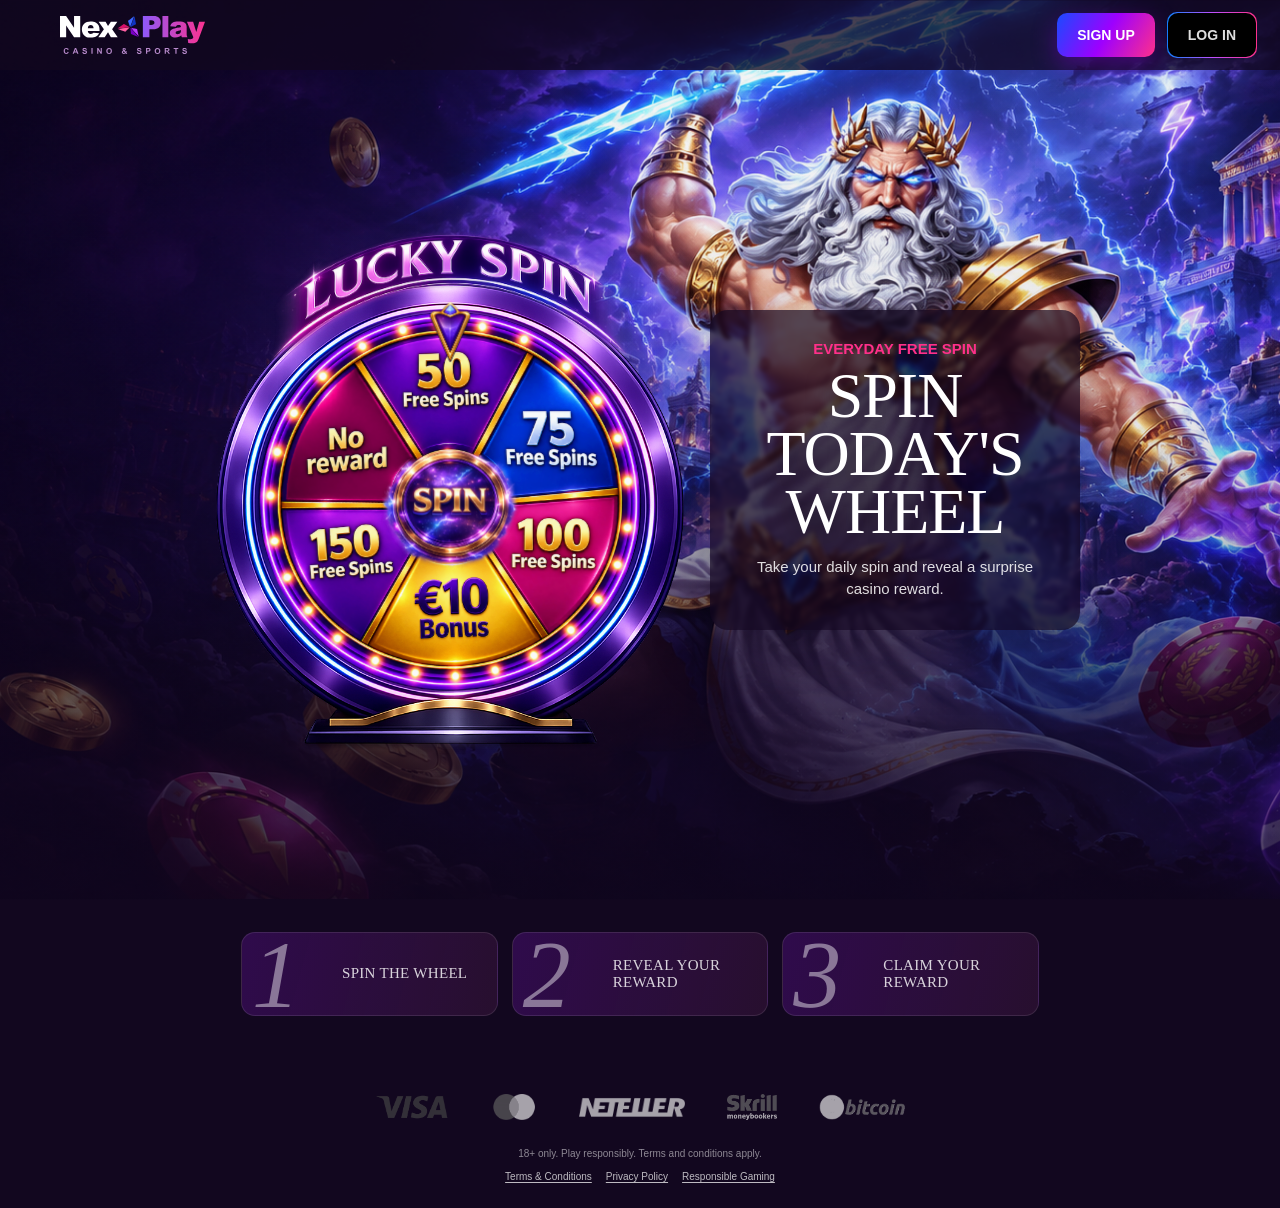
==== casino/casino.html @ bb660661 "Add files via upload" ====
<!doctype html>
<html lang="en">

<head>
    <meta charset="UTF-8" />
    <meta name="viewport" content="width=device-width, initial-scale=1, viewport-fit=cover" />
    <meta id="metaDescription" name="description" content="" />

    <title>NexPlay Casino</title>
    <link rel="icon" type="image/svg+xml" href="img/icon.svg" />

    <link rel="stylesheet" href="../assets/styles.css" />
    <link rel="stylesheet" href="assets/casino.css" />

    <script src="assets/casino.js" defer></script>
</head>

<body>
    <div class="loading-screen" id="loadingScreen" role="status" aria-live="polite" aria-label="Loading experience">
        <div class="loading-icon-wrapper">
            <img class="loading-icon" src="img/icon.svg" alt="" width="90" height="90" />
        </div>
    </div>

    <main class="casino-page" id="landingPage" aria-hidden="true">
        <header class="site-header">
            <a class="site-logo" id="siteLogoLink" href="../index.html" aria-label="NexPlay home">
                <img id="siteLogo" src="img/logo.svg" alt="NexPlay" width="145" height="40" />
            </a>

            <nav class="header-actions" aria-label="Account actions">
                <a class="signup-link" id="signupLink" href="#signup">Sign Up</a>
                <a class="login-link" id="loginLink" href="#login">Log In</a>
            </nav>
        </header>

        <section class="casino-hero" aria-labelledby="casinoHeadline">
            <div class="casino-hero-image" aria-hidden="true"></div>
            <div class="casino-hero-overlay" aria-hidden="true"></div>

            <div class="casino-content">
                <div class="offer-panel">
                    <div class="wheel-stage">
                        <img class="wheel-title" id="wheelTitle" src="img/wheel-title.webp" alt="" aria-hidden="true" />

                        <div class="wheel" id="wheel">
                            <img class="wheel-frame" id="wheelFrame" src="img/wheel-frame.webp" alt=""
                                aria-hidden="true" />

                            <div class="wheel-disc-holder" id="wheelDisc">
                                <img src="img/wheel-disc.webp" alt="Daily reward wheel" />
                            </div>

                            <img class="wheel-pointer" id="wheelPointer" src="img/wheel-pointer.webp" alt=""
                                aria-hidden="true" />

                            <button class="wheel-spin-button" id="spinButton" type="button"
                                aria-label="Spin today's reward wheel">
                                <img id="wheelSpinButtonImage" src="img/wheel-spin-button.webp" alt=""
                                    aria-hidden="true" />
                            </button>
                        </div>

                        <div class="spin-complete-popup" id="spinCompletePopup" aria-live="polite" aria-hidden="true">
                            <p class="spin-complete-label" id="spinCompleteLabel"></p>
                            <h2 id="spinCompleteTitle"></h2>
                        </div>
                    </div>

                    <div class="casino-copy">
                        <p class="pre-header" id="preHeader"></p>

                        <h1 id="casinoHeadline"></h1>

                        <p class="casino-intro" id="casinoIntro"></p>
                    </div>
                </div>
            </div>
        </section>

        <section class="how-it-works" id="howItWorks" aria-label="How it works"></section>
    </main>

    <div class="reward-popup" id="rewardPopup" role="dialog" aria-modal="true" aria-hidden="true"
        aria-labelledby="rewardTitle" aria-describedby="rewardDescription rewardTerms">
        <div class="reward-popup-backdrop" id="rewardPopupBackdrop" aria-hidden="true"></div>

        <section class="reward-card" id="rewardCard" tabindex="-1">
            <button class="reward-close-button" id="rewardCloseButton" type="button" aria-label="Close reward">
                ×
            </button>

            <p class="reward-label" id="rewardLabel"></p>

            <h2 id="rewardTitle"></h2>

            <p class="reward-description" id="rewardDescription"></p>

            <a class="claim-button" id="claimButton" href="#login"></a>

            <p class="reward-terms" id="rewardTerms"></p>
        </section>
    </div>

    <footer class="legal-footer">
        <div class="payment-section" aria-label="Supported payment methods">
            <div class="payment-logos" id="paymentLogos"></div>
        </div>

        <p id="legalText"></p>

        <nav class="legal-links" id="legalLinks" aria-label="Legal links"></nav>
    </footer>
</body>

</html>
---- assets/styles.css ----
* {
    box-sizing: border-box;
}

html {
    background: #12071f;
}

body {
    min-height: 100vh;
    margin: 0;
    color: #ffffff;
    background: #12071f;
    font-family: 'Anton', sans-serif;
}

html,
body {
    width: 100%;
    overflow-x: hidden
}

body,
button,
a {
    font: inherit;
}

button,
a {
    -webkit-tap-highlight-color: transparent;
}

button {
    color: inherit;
}

a {
    color: inherit;
    text-decoration: none;
}

img {
    display: block;
    max-width: 100%;
}

.loading-screen {
    position: fixed;
    inset: 0;
    z-index: 1000;
    display: flex;
    flex-direction: column;
    align-items: center;
    justify-content: center;
    gap: 28px;
    transition: opacity 80ms ease, visibility 80ms ease;
    background: radial-gradient(circle at 50% 45%, rgba(157, 0, 255, 0.28), transparent 38%), #12071f;
}

.loading-screen.is-hidden {
    visibility: hidden;
    pointer-events: none;
    opacity: 0;
}

.loading-icon-wrapper {
    width: 90px;
    height: 90px;
    display: flex;
    align-items: center;
    justify-content: center;
}

.loading-icon {
    display: block;
    width: 90px;
    height: 90px;
    transform-origin: 60% 54%;
    animation: loading-icon-spin 900ms linear infinite;
}

@keyframes loading-icon-spin {
    from {
        transform: rotate(0deg);
    }

    to {
        transform: rotate(360deg);
    }
}

.site-header {
    position: absolute;
    top: 0;
    left: 0;
    background: #12071fc2;
    z-index: 600;
    display: flex;
    width: 100%;
    min-height: 50px;
    align-items: center;
    justify-content: space-between;
    padding: 8px 15px 8px 15px;
}

.site-logo {
    display: flex;
    width: 145px;
    align-items: center;
}

.site-logo img {
    width: 100%;
    height: auto;
}

.header-actions {
    display: flex;
    align-items: center;
    gap: 8px;
    text-transform: uppercase;
    margin: 8px 0px;
}

.login-link,
.signup-link {
    display: inline-flex;
    min-height: 36px;
    font-family: 'Anton', sans-serif;
    align-items: center;
    justify-content: center;
    border-radius: 10px;
    font-size: 12px;
    font-weight: 700;
    transition: transform 180ms ease, background 180ms ease;
}

.login-link:hover {
    background: linear-gradient(120deg, #194bff, #9d00ff, #ff308a);
}

.login-link::after {
    content: '';
    position: absolute;
    top: -1px;
    bottom: -1px;
    left: -1px;
    right: -1px;
    background: linear-gradient(to right, #0e82ff, #bc50ff, #ff308a);
    z-index: -1;
    border-radius: 10px;
}

.login-link {
    padding: 8px 12px 6px 12px;
    border-radius: 10px;
    font-weight: 700;
    color: #dedede;
    position: relative;
    background: #000000;
}

.signup-link {
    padding: 12px 15px;
    background: linear-gradient(120deg, #194bff, #9d00ff, #ff308a);
    box-shadow: 0 8px 24px rgba(157, 0, 255, 0.34);
}

.signup-link:hover {
    background: linear-gradient(120deg, #194bffb9, #9d00ffaf, #ff308aa1);
}

.payment-section {
    position: relative;
    z-index: 3;
    padding: 22px 16px 26px;
    text-align: center;
    background: #12071f;
}

.payment-logos {
    display: flex;
    flex-wrap: wrap;
    align-items: center;
    justify-content: center;
    gap: 18px 42px;
    margin: 0 auto;
}

.payment-logo {
    width: auto;
    height: 26px;
    object-fit: contain;
    opacity: 0.68;
    filter: grayscale(1) brightness(1.65) contrast(0.85);
}

.legal-footer {
    position: relative;
    z-index: 3;
    padding: 18px 16px 24px;
    text-align: center;
    color: rgba(255, 255, 255, 0.52);
    background: #12071f;
    font-family: Arial, Helvetica, sans-serif;
    font-size: 10px;
    line-height: 1.5;
}

.legal-footer p {
    max-width: 520px;
    margin: 0 auto 8px;
}

.legal-links {
    display: flex;
    flex-wrap: wrap;
    justify-content: center;
    gap: 8px 14px;
}

.legal-links a {
    color: rgba(255, 255, 255, 0.72);
    text-decoration: underline;
    text-underline-offset: 2px;
}

@media (max-width: 389px) {

    .login-link,
    .signup-link {
        font-size: 0.5em;
        padding: 4px 8px;
    }
}

/* INDEX PAGE */

.index-body {
    min-height: 100vh;
    background: #12071f;
}

.index-page {
    min-height: 100vh;
}

.experience-section {
    padding: 110px 16px 60px;
}

.experience-heading {
    width: 100%;
    max-width: 700px;
    margin: 0 auto 34px;
    text-align: center;
}

.experience-heading p {
    margin: 0 0 10px;
    color: #ff4fa3;
    font-family: Arial, Helvetica, sans-serif;
    font-size: 12px;
    font-weight: 800;
    text-transform: uppercase;
}

.experience-heading h1 {
    margin: 0;
    color: #ffffff;
    font-family: fantasy;
    font-size: 44px;
    font-weight: 500;
    line-height: 0.95;
    text-transform: uppercase;
}

.experience-heading span {
    display: block;
    margin-top: 14px;
    color: rgba(255, 255, 255, 0.68);
    font-family: Arial, Helvetica, sans-serif;
    font-size: 14px;
    line-height: 1.5;
}

.experience-grid {
    display: grid;
    width: 100%;
    max-width: 1100px;
    margin: 0 auto;
    gap: 20px;
}

.experience-card {
    overflow: hidden;
    border: 1px solid rgba(255, 255, 255, 0.12);
    border-radius: 18px;
    background: #160822;
    box-shadow:
        0 22px 55px rgba(0, 0, 0, 0.36);
    transition:
        transform 180ms ease,
        border-color 180ms ease,
        box-shadow 180ms ease;
}

.experience-card:hover {
    transform: translateY(-5px);
    border-color: rgba(255, 79, 163, 0.45);
    box-shadow:
        0 28px 65px rgba(0, 0, 0, 0.46),
        0 0 28px rgba(157, 0, 255, 0.14);
}

.experience-image-link {
    display: block;
    overflow: hidden;
}

.experience-image {
    display: block;
    width: 100%;
    height: 210px;
    object-fit: cover;
    transition:
        transform 300ms ease;
}

.experience-card:hover .experience-image {
    transform: scale(1.03);
}

.experience-card-content {
    padding: 22px 20px 24px;
}

.experience-label {
    margin: 0 0 7px;
    color: #ff4fa3;
    font-family: Arial, Helvetica, sans-serif;
    font-size: 11px;
    font-weight: 800;
    letter-spacing: 1px;
    text-transform: uppercase;
}

.experience-card h2 {
    margin: 0;
    color: #ffffff;
    font-family: "Anton", Arial, Helvetica, sans-serif;
    font-size: 25px;
    font-weight: 400;
    line-height: 1.1;
    text-transform: uppercase;
}

.experience-description {
    min-height: 44px;
    margin: 12px 0 22px;
    color: rgba(255, 255, 255, 0.67);
    font-family: Arial, Helvetica, sans-serif;
    font-size: 13px;
    line-height: 1.55;
}

.experience-button {
    display: flex;
    width: 100%;
    min-height: 50px;
    align-items: center;
    justify-content: center;
    padding: 12px 20px 14px;
    border-radius: 11px;
    color: #ffffff;
    background: linear-gradient(180deg, rgba(255, 255, 255, 0.2), transparent 34%), linear-gradient(140deg, #194bff, #9d00ff 48%, #ff308a);
    box-shadow: inset 0 1px 0 rgba(255, 255, 255, 0.35), inset 0 -4px 0 rgba(18, 7, 31, 0.32), 0 5px 0 #6f075800, 0 0 20px rgba(255, 48, 138, 0.692);
    font-family: "Anton", Arial, Helvetica, sans-serif;
    font-size: 14px;
    letter-spacing: 0.5px;
    text-align: center;
    text-transform: uppercase;
    transition: transform 140ms ease, filter 140ms ease;
}

.experience-button:hover {
    filter: brightness(1.1);
}

.experience-button:active {
    transform: scale(0.98);
}

@media (max-width: 389px) {
    .site-logo {
        width: 125px;
    }

    .login-link,
    .signup-link {
        min-height: 32px;
        padding: 6px 9px;
        font-size: 9px;
    }

    .experience-heading h1 {
        font-size: 39px;
    }

    .experience-heading span {
        width: 90%;
    }
}

@media (min-width: 600px) {
    .site-header {
        padding: 5px 24px 5px 60px;
    }

    .site-logo {
        width: 145px;
    }

    .header-actions {
        gap: 13px;
    }

    .login-link,
    .signup-link {
        min-height: 44px;
        padding: 10px 20px;
        font-size: 14px;
    }
}

@media (min-width: 700px) {
    .experience-section {
        padding: 115px 30px 80px;
    }

    .experience-heading {
        margin-bottom: 42px;
    }

    .experience-heading h1 {
        font-size: 64px;
    }

    .experience-grid {
        grid-template-columns: 1fr 1fr;
    }

    .experience-image {
        height: 260px;
    }

    .experience-card-content {
        padding: 25px 24px 28px;
    }

    .experience-card h2 {
        font-size: 29px;
    }
}
---- casino/assets/casino.css ----
.casino-page {
  min-height: 100vh;
  opacity: 0;
  transition: opacity 250ms ease;
}

.casino-page.is-ready {
  opacity: 1;
}

.casino-hero {
  position: relative;
  min-height: 100vh;
  overflow: hidden;
  background: #12071f;
}

.casino-hero-image {
  position: absolute;
  inset: 0;
  z-index: 0;
  background-image: url("../img/mobile-bg.webp");
  background-position: center top;
  background-repeat: no-repeat;
  background-size: cover;
}

.casino-hero-overlay {
  position: absolute;
  inset: 0;
  z-index: 1;
  background: linear-gradient(180deg,
      rgba(18, 7, 31, 0.03),
      rgba(18, 7, 31, 0.08) 45%,
      rgba(18, 7, 31, 0.62) 100%);
}

.casino-content {
  position: relative;
  z-index: 2;
  width: 100%;
  padding: 78px 0 38px;
}

.offer-panel {
  width: 100%;
  margin: 0 auto;
  text-align: center;
  display: flex;
  /* gap: 20px; */
  align-items: center;
  flex-direction: column-reverse;
}

.wheel-stage {
  position: relative;
  width: 390px;
  height: 455px;
  margin: -50px auto 0 auto;
}

.wheel-title {
  position: absolute;
  top: 28px;
  left: 50%;
  z-index: 8;
  width: 300px;
  height: auto;
  margin: 0;
  transform: translateX(-50%);
  pointer-events: none;
}

.wheel {
  position: absolute;
  top: 70px;
  left: 50%;
  width: 390px;
  height: 390px;
  transform: translateX(-50%);
}

.wheel-frame {
  position: absolute;
  top: 50%;
  left: 50%;
  z-index: 1;
  width: 390px;
  height: auto;
  transform: translate(-50%, -50%);
  pointer-events: none;
}

.wheel-disc-holder {
  position: absolute;
  top: 47.3%;
  left: 50%;
  z-index: 2;
  width: 317px;
  height: 317px;
  transform: translate(-50%, -50%) rotate(0deg);
  transform-origin: 50% 50%;
  will-change: transform;
}

.wheel-disc-holder img {
  display: block;
  width: 100%;
  height: 100%;
  object-fit: contain;
  border-radius: 50%;
  pointer-events: none;
}

.wheel-pointer {
  position: absolute;
  top: 16px;
  left: 50%;
  z-index: 9;
  width: 34px;
  height: auto;
  transform: translateX(-50%);
  pointer-events: none;
}

.wheel-spin-button {
  position: absolute;
  top: 48%;
  left: 50%;
  z-index: 10;
  width: 117px;
  height: 134px;
  margin: 0;
  padding: 0;
  border: 0;
  background: transparent;
  transform: translate(-50%, -50%);
  cursor: pointer;
  transition:
    transform 140ms ease,
    filter 140ms ease;
}

.wheel-spin-button img {
  display: block;
  width: 100%;
  height: 100%;
  object-fit: contain;
  pointer-events: none;
}

.wheel-spin-button:hover {
  filter: brightness(1.08);
}

.wheel-spin-button:active {
  transform: translate(-50%, -50%) scale(0.96);
}

.wheel-spin-button:disabled {
  cursor: default;
}

.casino-copy {
  width: 90%;
  margin: 4em auto 0em auto;
  padding: 2em 0em 2em 0em;
  /* border: 1px solid rgba(255, 255, 255, 0.12); */
  border-radius: 18px;
  background: #12071fb0;
  box-shadow: 0 22px 60px rgba(5, 0, 12, 0.254);
  backdrop-filter: blur(2px);
  transition: opacity 400ms ease, transform 400ms ease, visibility 400ms ease;
  text-align: center;
}

.pre-header,
.reward-label {
  margin: 0 0 1em 0em;
  color: #ff308a;
  font-family: Arial, Helvetica, sans-serif;
  font-size: 13px;
  font-weight: 800;
  text-transform: uppercase;
}

.offer-panel h1 {
  width: 350px;
  max-width: 100%;
  margin: 0 auto;
  color: #ffffff;
  font-family: fantasy;
  font-size: 52px;
  font-weight: 500;
  line-height: 0.9;
  text-transform: uppercase;
  letter-spacing: -1px;
  text-shadow: 0 6px 24px rgba(0, 0, 0, 0.55);
}

.casino-intro {
  width: 270px;
  max-width: 100%;
  margin: 14px auto 0;
  color: rgba(255, 255, 255, 0.86);
  font-family: Arial, Helvetica, sans-serif;
  font-size: 12px;
  line-height: 1.45;
}

.how-it-works {
  display: grid;
  gap: 10px;
  padding: 32px 14px 38px;
  background: #12071f;
}

.step-card {
  position: relative;
  display: flex;
  width: 250px;
  min-height: 84px;
  margin: 0 auto;
  align-items: center;
  overflow: hidden;
  padding: 16px 18px 16px 100px;
  border: 1px solid rgba(255, 255, 255, 0.1);
  border-radius: 14px;
  background:
    linear-gradient(105deg,
      rgba(157, 0, 255, 0.16),
      rgba(255, 48, 138, 0.06)),
    #1a0d29;
}

.step-number {
  position: absolute;
  top: 50%;
  left: 10px;
  transform: translateY(-50%);
  color: #ffffff71;
  font-style: italic;
  font-family: fantasy;
  font-size: 6em;
}

.step-card h3 {
  margin: 0;
  color: rgba(255, 255, 255, 0.82);
  font-family: fantasy;
  font-size: 15px;
  line-height: 1.15;
  text-transform: uppercase;
  font-weight: 300;
  letter-spacing: 0.3px;
}

.reward-popup {
  position: fixed;
  inset: 0;
  z-index: 700;
  display: flex;
  align-items: center;
  justify-content: center;
  padding: 18px;
  opacity: 0;
  visibility: hidden;
  pointer-events: none;
  transition:
    opacity 300ms ease,
    visibility 300ms ease;
}

.reward-popup.is-visible {
  opacity: 1;
  visibility: visible;
  pointer-events: auto;
}

.reward-popup-backdrop {
  position: absolute;
  inset: 0;
  background: rgba(6, 1, 13, 0.78);
  backdrop-filter: blur(8px);
}

.reward-card {
  position: relative;
  z-index: 2;
  width: 345px;
  padding: 28px 22px 22px;
  border: 1px solid rgba(255, 255, 255, 0.18);
  border-radius: 22px;
  text-align: center;
  background:
    radial-gradient(circle at 50% 0,
      rgba(157, 0, 255, 0.34),
      transparent 52%),
    linear-gradient(180deg,
      #291067,
      #17062e);
  box-shadow:
    0 28px 70px rgba(0, 0, 0, 0.66),
    0 0 36px rgba(157, 0, 255, 0.25);
  transform: translateY(20px) scale(0.94);
  transition: transform 320ms ease;
}

.reward-popup.is-visible .reward-card {
  transform: translateY(0) scale(1);
}

.reward-card.is-no-reward {
  padding-bottom: 28px;
}

.reward-card h2 {
  max-width: 300px;
  margin: 0 auto;
  color: #ffffff;
  font-family: fantasy;
  font-size: 50px;
  font-weight: 500;
  line-height: 0.9;
  text-transform: uppercase;
  letter-spacing: -1px;
  text-shadow: 0 5px 24px rgba(18, 7, 31, 0.8);
}

.reward-description {
  width: 270px;
  max-width: 100%;
  margin: 14px auto 14px;
  color: rgba(255, 255, 255, 0.76);
  font-family: Arial, Helvetica, sans-serif;
  font-size: 13px;
  line-height: 1.4;
}

.claim-button {
  position: relative;
  display: flex;
  width: 100%;
  min-height: 52px;
  align-items: center;
  justify-content: center;
  overflow: hidden;
  padding: 12px 20px 14px;
  border-radius: 12px;
  color: #ffffff;
  background: linear-gradient(140deg,
      #194bff,
      #9d00ff 48%,
      #ff308a);
  box-shadow:
    inset 0 -4px 0 rgba(18, 7, 31, 0.34),
    0 5px 0 #6f075800,
    0 0 24px rgba(255, 48, 138, 0.4);
  font-family: "Anton", Arial, Helvetica, sans-serif;
  font-size: 16px;
  font-weight: 600;
  text-decoration: none;
  text-transform: uppercase;
  margin: 0.3em 0em 1em 0em;
}

.claim-button.is-hidden {
  display: none;
}

.claim-button::before {
  content: "";
  position: absolute;
  top: 2px;
  left: 7%;
  width: 86%;
  height: 42%;
  border-radius: 10px 10px 50% 50%;
  background: linear-gradient(180deg,
      rgba(255, 255, 255, 0.42),
      rgba(255, 255, 255, 0.08));
  pointer-events: none;
}

.claim-button:hover {
  transform: translateY(-2px);
  box-shadow: 0 15px 36px rgba(157, 0, 255, 0.46);
}

.reward-terms {
  width: 290px;
  max-width: 100%;
  margin: 15px auto 0;
  color: rgba(255, 255, 255, 0.42);
  font-family: Arial, Helvetica, sans-serif;
  font-size: 9px;
  line-height: 1.4;
}

.config-error {
  display: flex;
  min-height: 100vh;
  flex-direction: column;
  align-items: center;
  justify-content: center;
  padding: 30px;
  text-align: center;
  background: #12071f;
}

.config-error h1 {
  margin: 0 0 14px;
  color: #ffffff;
  font-family: fantasy;
  font-size: 44px;
}

.config-error p {
  margin: 0;
  color: rgba(255, 255, 255, 0.75);
  font-family: Arial, Helvetica, sans-serif;
  font-size: 14px;
}

.reward-close-button {
  position: absolute;
  top: 12px;
  right: 14px;
  z-index: 5;
  display: flex;
  width: 34px;
  height: 34px;
  align-items: center;
  justify-content: center;
  padding: 0;
  border: 0;
  color: #fff;
  background: none;
  font-family: Arial, Helvetica, sans-serif;
  font-size: 24px;
  font-weight: 300;
  line-height: 1;
  cursor: pointer;
  transition: color 140ms ease, background 140ms ease, transform 140ms ease;
}

.reward-close-button:hover {
  color: #fff;
  background: rgba(255, 255, 255, .13);
  transform: scale(1.05);
}

.wheel-stage {
  height: 455px;
}

.casino-page.has-completed-spin .wheel {
  filter: blur(4px) brightness(.45);
  transform-origin: center;
  pointer-events: none;
  transition: filter 350ms ease;
}

.casino-page.has-completed-spin .wheel-title {
  opacity: .35;
  filter: blur(2px);
  transition: opacity 350ms ease, filter 350ms ease;
}

.spin-complete-popup {
  position: absolute;
  top: 52%;
  left: 50%;
  z-index: 20;
  width: 250px;
  padding: 18px 18px 17px;
  opacity: 0;
  visibility: hidden;
  pointer-events: none;
  border: 1px solid rgba(255, 255, 255, .16);
  border-radius: 16px;
  background: rgba(18, 7, 31, .94);
  box-shadow: 0 22px 55px rgba(0, 0, 0, .48), 0 0 26px rgba(157, 0, 255, .16);
  backdrop-filter: blur(10px);
  text-align: center;
  transform: translate(-50%, -42%) scale(.94);
  transition: opacity 280ms ease, visibility 280ms ease, transform 320ms cubic-bezier(.18, .88, .28, 1.1);
}

.spin-complete-popup.is-visible {
  opacity: 1;
  visibility: visible;
  transform: translate(-50%, -50%) scale(1);
}

.spin-complete-label {
  margin: 0 0 14px;
  color: #ff4fa3;
  font-family: Arial, Helvetica, sans-serif;
  font-size: 10px;
  font-weight: 800;
  text-transform: uppercase;
  letter-spacing: -1px;
}

.spin-complete-popup h2 {
  margin: 0;
  color: #fff;
  font-family: fantasy;
  font-size: 28px;
  font-weight: 500;
  line-height: 1;
  text-transform: uppercase;
}


@media (max-width: 389px) {

  .casino-content {
    padding-top: 76px;
  }

  .offer-panel {
    max-width: 360px;
    gap: 0px;
  }

  .wheel-stage,
  .casino-copy {
    transform: scale(0.85);
    width: 100%;
  }
}


@media (min-width: 800px) {
  .casino-hero-image {
    background-image: url("../img/desktop-bg.webp");
  }

  .casino-content {
    display: flex;
    align-items: center;
    justify-content: center;
    width: 100%;
    min-height: 100vh;
    padding: 80px 20px 40px;
    box-sizing: border-box;
  }

  .offer-panel {
    display: flex;
    flex-direction: row;
    align-items: center;
    justify-content: center;
    width: 100%;
    max-width: 1000px;
    margin: 0 auto;
    gap: 10px;
  }

  .wheel-stage {
    flex: 0 0 50%;
    width: 50%;
    height: 455px;
    margin: 0;
    transform: scale(1.2);
    transform-origin: center;
  }

  .casino-copy {
    flex: 0 0 37%;
    width: 50%;
    margin: 0;
    padding: 30px;
    box-sizing: border-box;
    text-align: center;
  }

  .pre-header {
    margin: 0 0 10px;
    font-size: 15px;
    text-align: center;
  }

  .offer-panel h1 {
    width: 100%;
    max-width: 440px;
    margin: 0 auto;
    font-size: 4em;
    line-height: 0.9;
    text-align: center;
  }

  .casino-intro {
    width: 100%;
    max-width: 380px;
    margin: 16px auto 0;
    font-size: 15px;
    text-align: center;
  }

  .how-it-works {
    grid-template-columns: repeat(3, 1fr);
    gap: 14px;
    width: 100%;
    max-width: 826px;
    margin: 0 auto;
  }

  .step-card {
    width: 100%;
  }

  .reward-card {
    width: 400px;
  }

  .reward-card h2 {
    font-size: 58px;
  }
}

@media (prefers-reduced-motion:reduce) {

  *,
  *::before,
  *::after {
    animation-duration: 1ms !important;
    animation-iteration-count: 1 !important;
    transition-duration: 1ms !important;
    scroll-behavior: auto !important;
  }
}
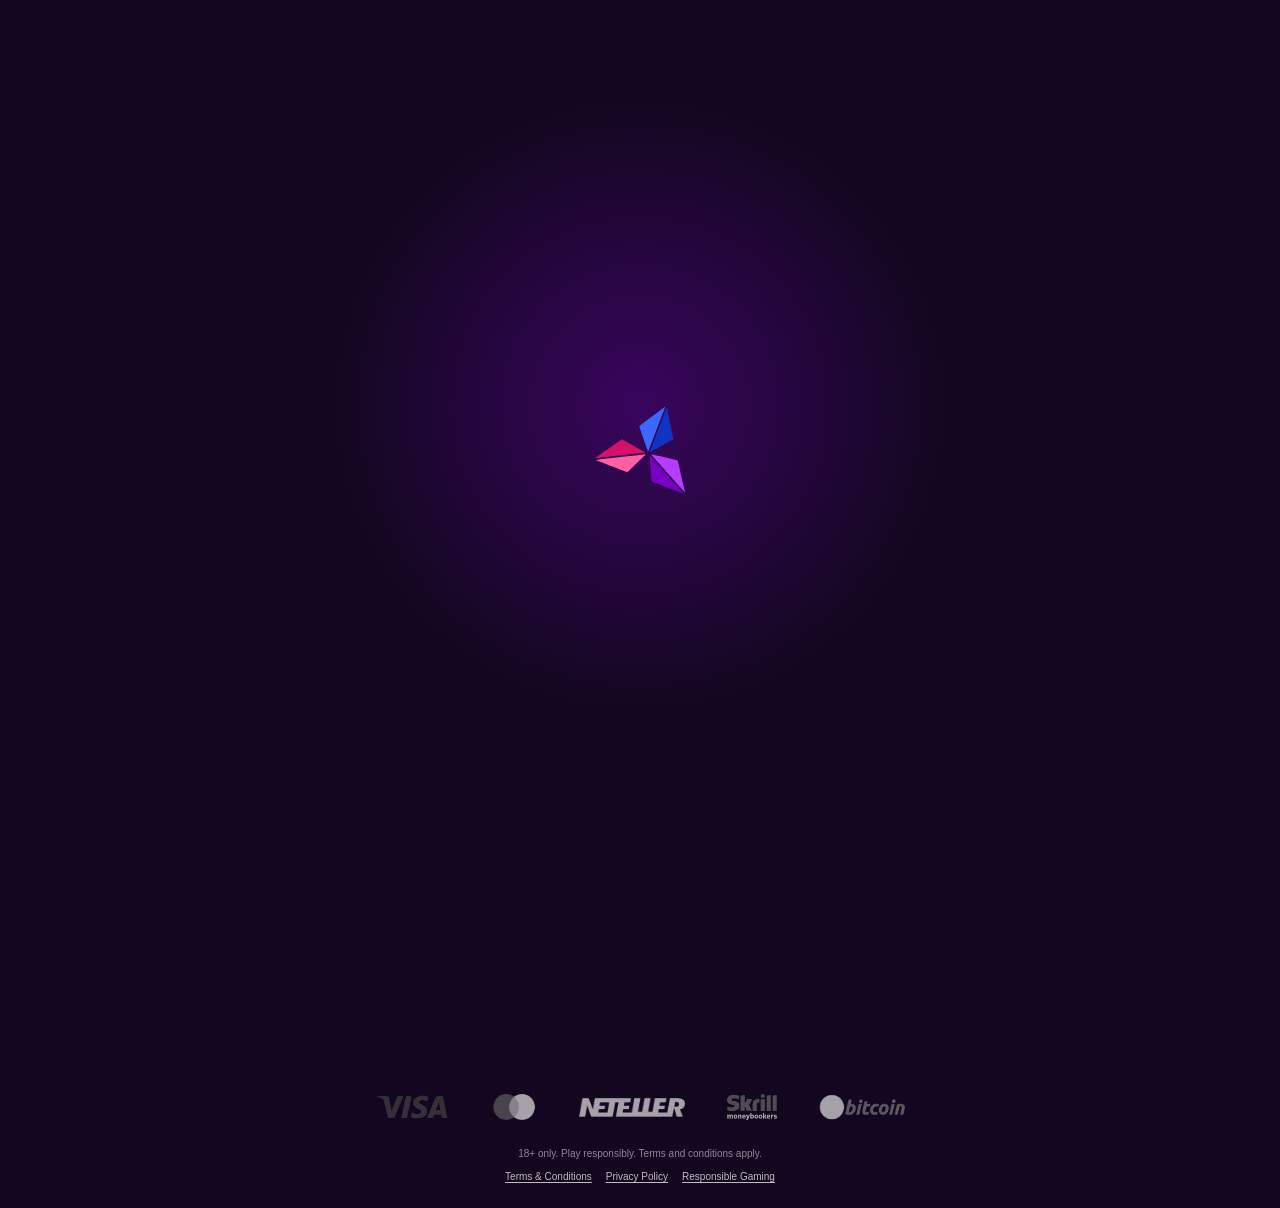
==== commit 9ac4b88e: "Add files via upload" ====
--- a/casino/casino.html
+++ b/casino/casino.html
@@ -29,7 +29,7 @@
             </a>
 
             <nav class="header-actions" aria-label="Account actions">
-                <a class="signup-link" id="signupLink" href="#signup">Sign Up</a>
+                <a class="signup-link" id="signupLink" href="#">Sign Up</a>
                 <a class="login-link" id="loginLink" href="#login">Log In</a>
             </nav>
         </header>
--- a/assets/styles.css
+++ b/assets/styles.css
@@ -269,11 +269,12 @@
 .experience-heading h1 {
     margin: 0;
     color: #ffffff;
-    font-family: fantasy;
+    font-family: sans-serif;
     font-size: 44px;
-    font-weight: 500;
+    font-weight: 800;
     line-height: 0.95;
     text-transform: uppercase;
+    letter-spacing: -2px;
 }
 
 .experience-heading span {
@@ -288,7 +289,7 @@
 .experience-grid {
     display: grid;
     width: 100%;
-    max-width: 1100px;
+    max-width: 1000px;
     margin: 0 auto;
     gap: 20px;
 }
@@ -369,6 +370,7 @@
     display: flex;
     width: 100%;
     min-height: 50px;
+    font-weight: 600;
     align-items: center;
     justify-content: center;
     padding: 12px 20px 14px;
@@ -436,27 +438,28 @@
 
 @media (min-width: 700px) {
     .experience-section {
-        padding: 115px 30px 80px;
+        padding: 100px 30px 80px;
     }
 
     .experience-heading {
-        margin-bottom: 42px;
+        margin-bottom: 1em;
     }
 
     .experience-heading h1 {
-        font-size: 64px;
+        font-size: 2.5em;
     }
 
     .experience-grid {
         grid-template-columns: 1fr 1fr;
+        transform: scale(0.9);
     }
 
     .experience-image {
-        height: 260px;
+        height: 235px;
     }
 
     .experience-card-content {
-        padding: 25px 24px 28px;
+padding: 10px 20px 16px;
     }
 
     .experience-card h2 {
--- a/casino/assets/casino.css
+++ b/casino/assets/casino.css
@@ -189,12 +189,12 @@
   max-width: 100%;
   margin: 0 auto;
   color: #ffffff;
-  font-family: fantasy;
-  font-size: 52px;
-  font-weight: 500;
+  font-family: sans-serif;
+  font-size: 3.5em;
+  font-weight: 800;
   line-height: 0.9;
   text-transform: uppercase;
-  letter-spacing: -1px;
+  letter-spacing: -4px;
   text-shadow: 0 6px 24px rgba(0, 0, 0, 0.55);
 }
 
@@ -240,19 +240,20 @@
   transform: translateY(-50%);
   color: #ffffff71;
   font-style: italic;
-  font-family: fantasy;
+  font-family: sans-serif;
   font-size: 6em;
 }
 
 .step-card h3 {
   margin: 0;
   color: rgba(255, 255, 255, 0.82);
-  font-family: fantasy;
+  font-family: sans-serif;
   font-size: 15px;
   line-height: 1.15;
   text-transform: uppercase;
-  font-weight: 300;
+  font-weight: 600;
   letter-spacing: 0.3px;
+  letter-spacing: -0.8px;
 }
 
 .reward-popup {
@@ -318,9 +319,9 @@
   max-width: 300px;
   margin: 0 auto;
   color: #ffffff;
-  font-family: fantasy;
+  font-family: sans-serif;
   font-size: 50px;
-  font-weight: 500;
+  font-weight: 800;
   line-height: 0.9;
   text-transform: uppercase;
   letter-spacing: -1px;
@@ -411,7 +412,7 @@
 .config-error h1 {
   margin: 0 0 14px;
   color: #ffffff;
-  font-family: fantasy;
+  font-family: sans-serif;
   font-size: 44px;
 }
 
@@ -506,9 +507,10 @@
 .spin-complete-popup h2 {
   margin: 0;
   color: #fff;
-  font-family: fantasy;
+  font-family: sans-serif;
   font-size: 28px;
-  font-weight: 500;
+  font-weight: 800;
+  letter-spacing: -2px;
   line-height: 1;
   text-transform: uppercase;
 }
@@ -529,6 +531,15 @@
   .casino-copy {
     transform: scale(0.85);
     width: 100%;
+  }
+
+  .wheel-stage {
+      margin: -100px auto 0 auto;
+    z-index: 999;
+  }
+
+  .casino-copy {
+    margin: 1em auto 0em auto;
   }
 }
 
@@ -617,7 +628,7 @@
   }
 
   .reward-card h2 {
-    font-size: 58px;
+    font-size: 3em;
   }
 }
 
